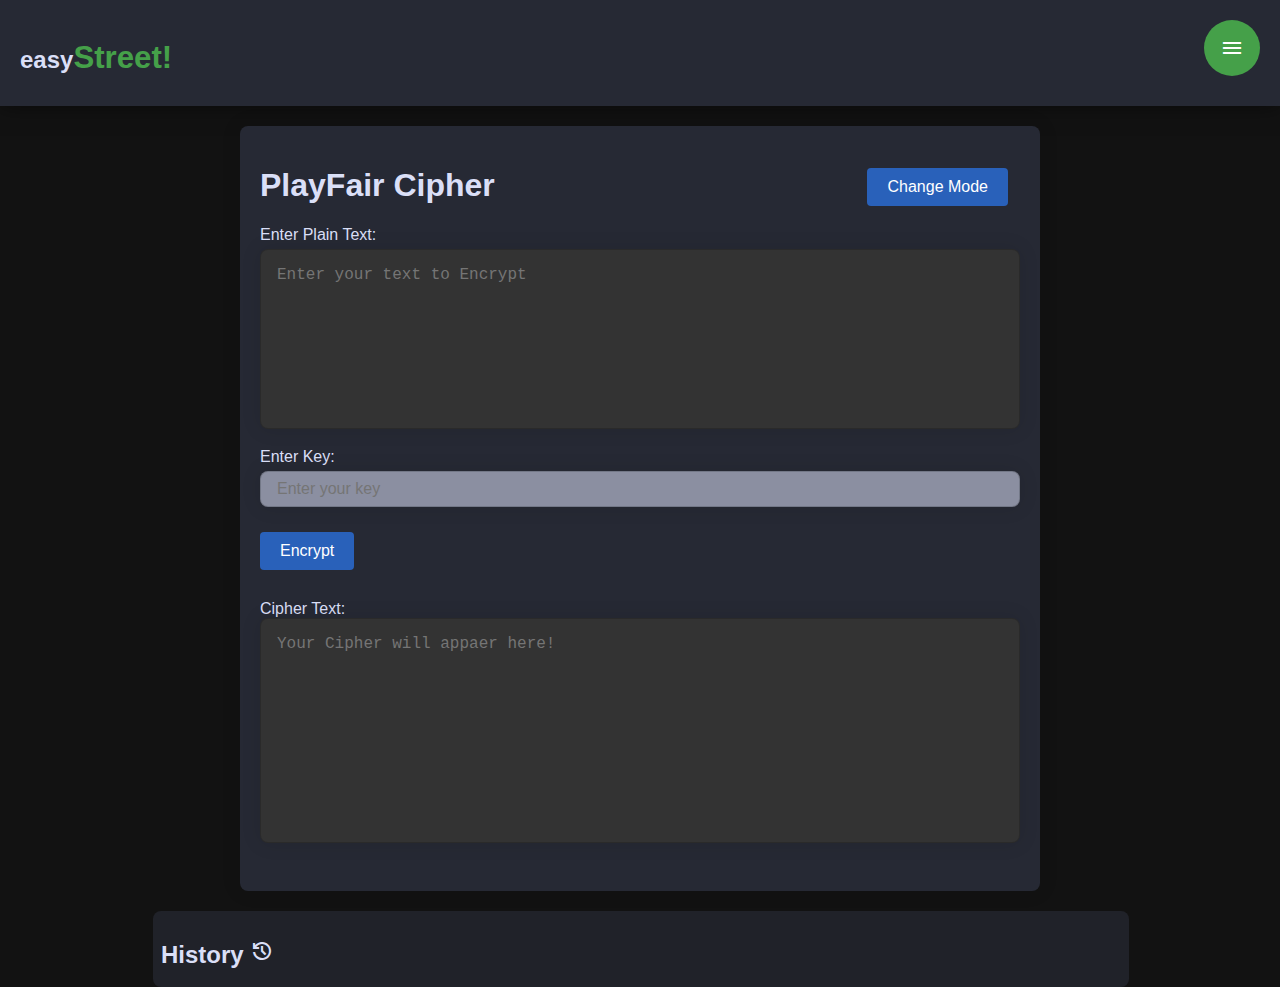
==== playfair.html @ 48ff1904 "Add files via upload" ====
<!DOCTYPE html>
<html lang="en">
<head>
    <meta charset="UTF-8">
    <meta name="viewport" content="width=device-width, initial-scale=1.0">

    <!-- icon link  -->
    <link rel="shortcut icon" href="easystreet-removebg-preview.png" type="image/x-icon">

    <!-- css link  -->
    <link rel="stylesheet" href="style.css">
    <title>playfair/Cryptography</title>



    <!-- google font   -->
    <link rel="stylesheet" href="https://fonts.googleapis.com/css2?family=Material+Symbols+Outlined:opsz,wght,FILL,GRAD@20..48,100..700,0..1,-50..200" />
</head>
<body>

    <input type="radio" name="menuIcon" id="checked">
    <input type="radio" name="menuIcon" id="close">


    <header>
        <nav>
             <h2>easy<span class="colored">Street!</span> </h2>
            <ul>
                <li><a href="index.html">caesarCipher</a></li>
                <li><a href="#"  id="currentLink">playfairCipher</a></li>
                <li><a href="vigenere.html">vigenereCipher</a></li>
            </ul>

            <label for="checked">
                <span class="material-symbols-outlined">
                    menu
                </span>
            </label>
        </nav>

        <div class="menuItems">
        
            <div class="topSide">
        
                <h2>MENU</h2>
                <label for="close">
                    <span class="material-symbols-outlined">
                        close
                    </span>
        
                </label>
            </div>
        
        
            <ul>
                <li><a href="#" id="currentLink">caesarCipher</a></li>
                <li><a href="playfair.html">playfairCipher</a></li>
                <li><a href="vigenere.html">vigenereCipher</a></li>
                <li><a href="#history">history</a></li>
            </ul>
        </div>
    </header>
    <main class="main">
        <div class="container" id="container1">
            <div id="caesarCipherSection" class="main-content">
                <h1>PlayFair Cipher</h1>
                <div class="chooseMode">
                   <button title="Change mode" onclick="changeModeDe()">Change Mode</button>                 
                </div>
                <div class="input-container">
                    <label for="plainText" class="lable1">Enter Plain Text:</label>
                    <textarea type="text" name="" id="plainText" cols="30" rows="10" placeholder="Enter your text to Encrypt" ></textarea>
                  <!-- //  <input  id="" required> -->
                </div>
                <div class="input-container">
                    <label for="key" class="lable1">Enter Key:</label>
                    <input type="text" id="key" placeholder="Enter your key" required>
                </div>
                <button onclick="encrypted()">Encrypt</button>
                <div class="result-container">
                    <label for="cipherText">Cipher Text:</label>
                    <textarea id="cipherText" placeholder="Your Cipher will appaer here!"></textarea>
                </div>
            </div>
            
        </div>
        <aside class="history-container">
               <div class="historyTitle">
                <h2>History <span class="material-symbols-outlined">
                history
                </span></h2>
                <button onclick="clearhistory()" id="clearCipherHistory">Clear</button>
            </div> 
                <ul id="historyList"></ul>
        </aside>

    </main>    
    <script src="playfair.js"></script>
</body>
</html>
---- style.css ----
body {
    font-family: 'Arial', sans-serif;
    background-color: #121212; 
    margin: 0;
    padding: 0;
}

/* //navigation   */
/* Add the following styles to handle navigation */

header {
    background-color: #262934;
    color: #fff;
    padding: 20px;
    text-align: center;
    box-shadow: 0 0 20px rgba(0, 0, 0, 0.5);

    
}
nav{
    display: flex;
    justify-content: space-between;
}
.colored{ 
    color: #45a049;
    font-size: 1.3em;
}


nav ul {
    list-style: none;
    margin: 0;
    padding: 0;
}

nav li {
    display: inline-block;
    margin-right: 20px;
    /* background-color: #ddd; */
    margin-bottom: 8px;
    padding: 8px;
    /* border: 1px solid #ddd; */
    border-radius: 4px;
}
ul li:hover a{
 text-decoration: underline;
 transition: all 0.8s ease;
}
a {
    text-decoration: none;
    color: #dadff7;
    font-weight: bold;
    font-size: 1.5em;
    transition: color 0.3s ease-in-out;
    /* text-transform: uppercase; */
     font-family: 'Arial', sans-serif;
}
#currentLink{
    color: #45a049;
    text-decoration: underline 5px ;
    transition: all 0.8s ease;
}

/* Hide other sections by default */
.hidden-section {
    display: none;
}
.main{
    display: flex;
    flex-direction: row-reverse;
    justify-content: center;
    align-content: center;
    
}


.container {
    width: 80%;
    display: flex;
    flex-direction: column;
    max-width: 800px;
    margin: 20px auto;
    background-color: #262934;
    border-radius: 8px;
    box-shadow: 0 0 20px rgba(0, 0, 0, 0.1);
    height: 85vh;
    overflow: hidden;
    position: relative;
    color: #dadff7;
    font-family: 'Arial', sans-serif;
}


.main-content {
    padding: 20px;
}

.input-container {
    margin-bottom: 15px;
}

.lable1 {
    display: block;
    margin-bottom: 5px;
}

input {
    width: 100%;
    padding: 8px;
    box-sizing: border-box;
    font-size: 1em;
    outline: none;
    border-radius: 0.5em;
    border: none;
    box-shadow: 0 0 20px rgba(0, 0, 0, 0.1);
    padding-left: 1em;
    border: 1px solid #0000002a;
    background-color:  #dadff790;
    color: #ffffff;
}

/* input[type="text"]{
    height: 20vh;
} */
/* input:required{
    border-bottom: 1px solid #f00;
} */

button {
    background-color: #2961BA;
    color: #fff;
    border: none;
    padding: 10px 20px;
    text-align: center;
    text-decoration: none;
    display: inline-block;
    font-size: 16px;
    margin: 10px 0;
    cursor: pointer;
    border-radius: 4px;
    
}

button:hover {
    background-color: #45a049;
}

.result-container {
    margin-top: 20px;
}


textarea {
    width: 100%;
    height: 25vh;
    /* padding: 8px; */
    box-sizing: border-box;
    resize: none;
    overflow: scroll;
    font-size: 1em;
    outline: none;
    border-radius: 0.5em;
    border: 1px solid #0000002a;
    box-shadow: 0 0 20px rgba(0, 0, 0, 0.1);
    padding: 1em;
    background-color: #333;
    color: #9ac6ff;
    font-family: 'Courier New', Courier, monospace;

}
textarea:focus, input:focus{
    border:1px solid #45a049;

}
#plainText{
    height: 20vh;
    overflow: scroll;
}
#plainText:required{
    border: #45a049;
}
#historyList{
    overflow-wrap: break-word;
}
.history-container {
    background-color: #202229;
    padding: 2px;
    border-radius: 0 0 8px 8px;
    width: 25vw;
    margin-left: 2px;
    max-height: 90vh;
    overflow: scroll;
}
.historyTitle{
    position: sticky;
    top: 0;
    z-index: 1000;
   background-color: #202229;
    
}
#clearCipherHistory{
    display: none;
    transition: all 0.5s;
}
h2 {
    color: #dadff7;
    margin-bottom: 10px;
}

.history-container ul {
    list-style: none;
    padding: 0;
    margin: 0;
}

.history-container li {
    margin-bottom: 8px;
    padding: 8px;
    border: 1px solid #ddd;
    border-radius: 4px;
    border: none;
    border-top: 1px solid #9ac6ff;
    color: #fff;
}

.history-container li:hover {
    background-color: #9ac6ff56;
}


/* cipherTexrOut */
.cipherTexrOut{
    color: #3383ec;
}
.cipherTexrOut, .plainTextOut{
  font-family: 'Courier New', Courier, monospace;  
  font-size: 1em;
  display: inline;
}

.chooseMode{
    display: flex;
    flex-direction: row;
    position: absolute;
    right: 2em;
    top: 2em;

}

.menuItems{
    background-color: #202229;
    padding: 2px;
    border-radius: 0 0 8px 8px;
    width: 25vw;
    margin-left: 2px;
    height: 100vh;
    max-height: 90vh;
    overflow: scroll;
    position: fixed;
    top: 0;
    right: -40vw;
    z-index: 100000;
    transition: right 0.3s ease;
}

#checked, #close{
    display: none;
}

#checked:checked ~header .menuItems{
    right: 0;
    transition: all 0.3s ease;
}
.menuItems ul li{
    list-style: none;
    margin-bottom: 8px;
    padding: 8px;
    border-radius: 4px;
}
.menuItems .topSide{
    display: flex;
    justify-content: space-around;
    align-items: center;
    gap: 15em;
}

header label{
    background-color: #45a049;
    padding: 0.5em;
    width: 40px;
    height: 40px;
    border-radius: 50%;
    text-align: center;
    display: flex;
    justify-content: center;
    align-items: center;
}
header label:hover{
    background-color: #2961BA;
    transition: all 0.3s ease;
}

header label:active{
    background-color: #45a049;
    transition: all 0.3s ease;
}

@media screen and (max-width:1280px) {
    .main{
        display: flex;
        flex-direction: column; 
        justify-content: center;     
        align-items: center;  
    }
    .history-container {
        padding: 0.5em;
        border-radius:0.5em;
        width: 75vw;
        max-height: 90vh;
    }
    nav ul {
        display: none;
    }
    .menuItems{
        width: 80vw;
        right: -100vw;
        height: 100vh;
    }


}
/* 
//@media only screen and (max-width: 768px) */
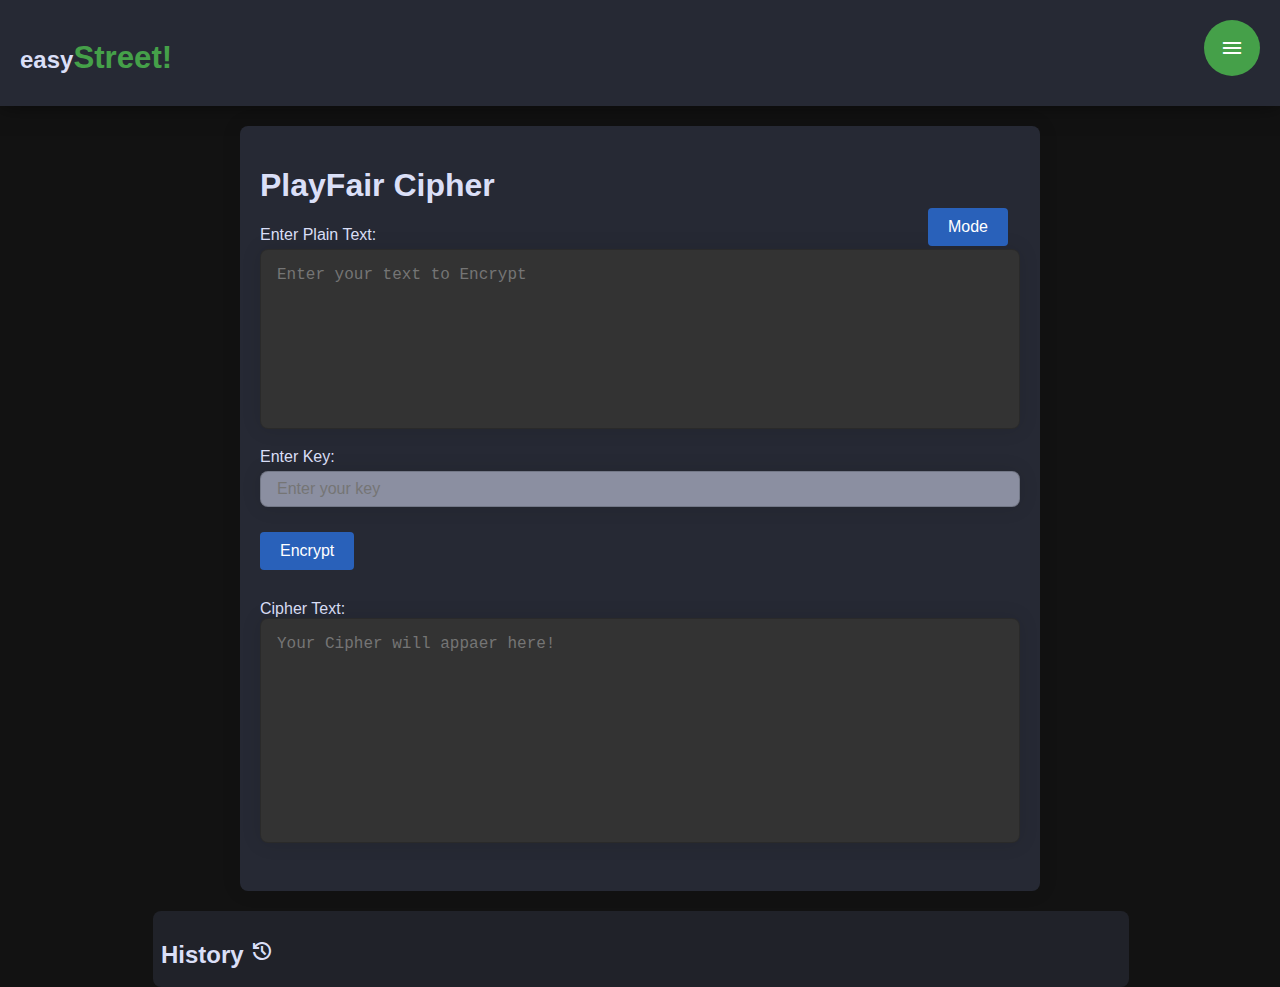
==== commit 8b71e93e: "change mode to mode" ====
--- a/playfair.html
+++ b/playfair.html
@@ -65,7 +65,7 @@
             <div id="caesarCipherSection" class="main-content">
                 <h1>PlayFair Cipher</h1>
                 <div class="chooseMode">
-                   <button title="Change mode" onclick="changeModeDe()">Change Mode</button>                 
+                   <button title="Change mode" onclick="changeModeDe()">Mode</button>                 
                 </div>
                 <div class="input-container">
                     <label for="plainText" class="lable1">Enter Plain Text:</label>
--- a/style.css
+++ b/style.css
@@ -326,6 +326,16 @@
         right: -100vw;
         height: 100vh;
     }
+    
+    .chooseMode{
+        display: flex;
+        flex-direction: row;
+        position: absolute;
+        right: 2em;
+        top: 4.5em;
+
+    }
+    
 
 
 }
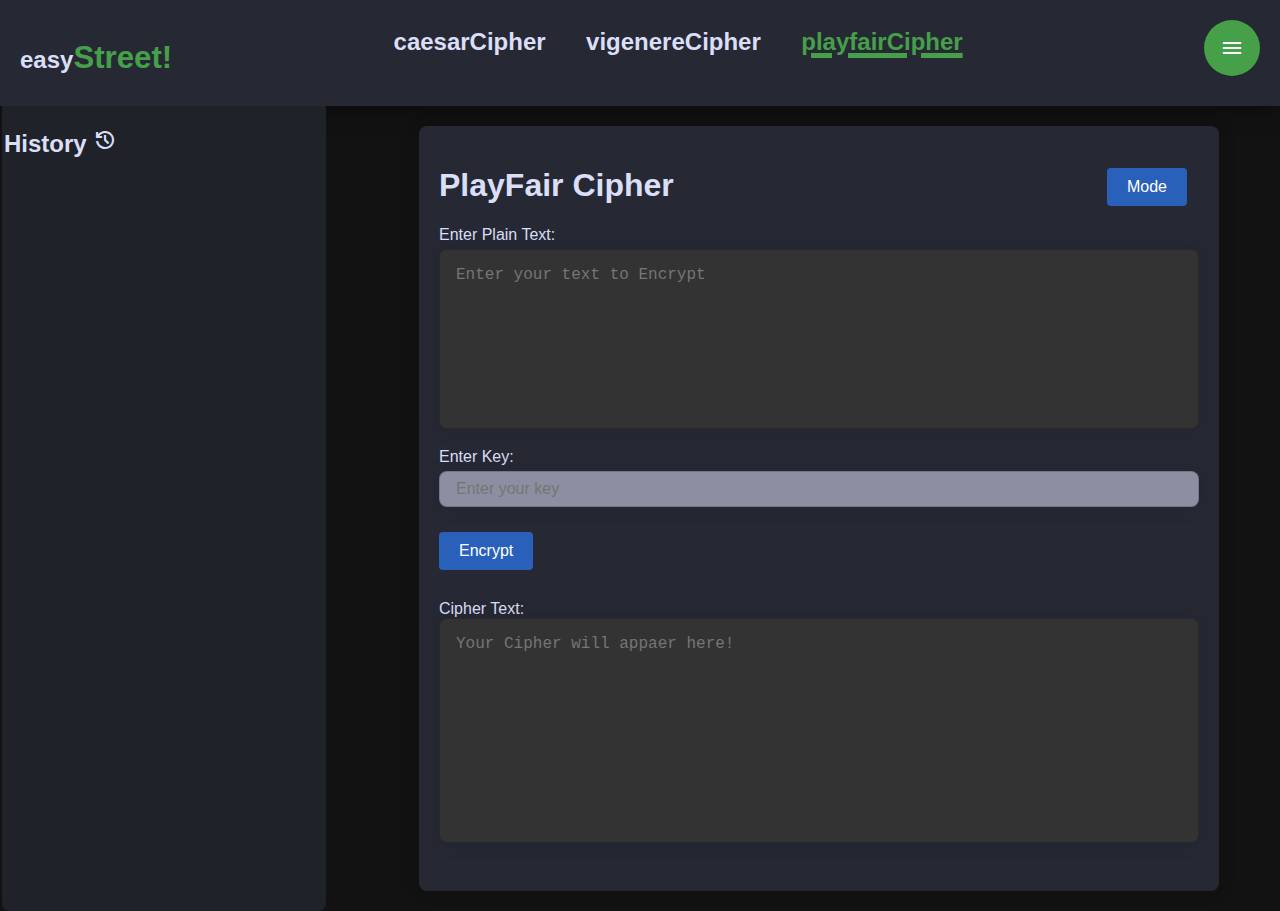
==== commit 9ca592ae: "vigToplay" ====
--- a/playfair.html
+++ b/playfair.html
@@ -27,8 +27,9 @@
              <h2>easy<span class="colored">Street!</span> </h2>
             <ul>
                 <li><a href="index.html">caesarCipher</a></li>
-                <li><a href="#"  id="currentLink">playfairCipher</a></li>
                 <li><a href="vigenere.html">vigenereCipher</a></li>
+                <li><a href="playfair.html" id="currentLink">playfairCipher</a></li>
+                
             </ul>
 
             <label for="checked">
@@ -53,9 +54,10 @@
         
         
             <ul>
-                <li><a href="#" id="currentLink">caesarCipher</a></li>
-                <li><a href="playfair.html">playfairCipher</a></li>
-                <li><a href="vigenere.html">vigenereCipher</a></li>
+                <li><a href="index.html">caesarCipher</a></li>
+                 <li><a href="vigenere.html">vigenereCipher</a></li>
+                <li><a href="playfair.html" #currentLink1>playfairCipher</a></li>
+               
                 <li><a href="#history">history</a></li>
             </ul>
         </div>
--- a/style.css
+++ b/style.css
@@ -61,6 +61,12 @@
     transition: all 0.8s ease;
 }
 
+#currentLink1{
+    color: #45a049;
+    text-decoration: underline 5px ;
+    transition: all 0.8s ease;
+}
+
 /* Hide other sections by default */
 .hidden-section {
     display: none;
@@ -70,6 +76,8 @@
     flex-direction: row-reverse;
     justify-content: center;
     align-content: center;
+    gap: 2em;
+    
     
 }
 
@@ -305,24 +313,33 @@
     transition: all 0.3s ease;
 }
 
-@media screen and (max-width:1280px) {
+@media screen and (max-width:900px) {
     .main{
         display: flex;
         flex-direction: column; 
         justify-content: center;     
         align-items: center;  
     }
+    .container {
+    width: 90%;
+    margin-left: 5px;
+    margin-right: 5px;
+    margin-bottom: 5px;
+    }
     .history-container {
         padding: 0.5em;
         border-radius:0.5em;
-        width: 75vw;
+        width: 85vw;
         max-height: 90vh;
-    }
+        /* margin-left: 5px;
+        margin-right: 5px; */
+        margin-bottom: 3em;
+}
     nav ul {
         display: none;
     }
     .menuItems{
-        width: 80vw;
+        width: 85vw;
         right: -100vw;
         height: 100vh;
     }
@@ -339,5 +356,14 @@
 
 
 }
+
+
+@media screen and (max-width:780px) {
+      .menuItems{
+        width: 100vw;
+        right: -100vw;
+        height: 100vh;
+    }
+}
 /* 
 //@media only screen and (max-width: 768px) */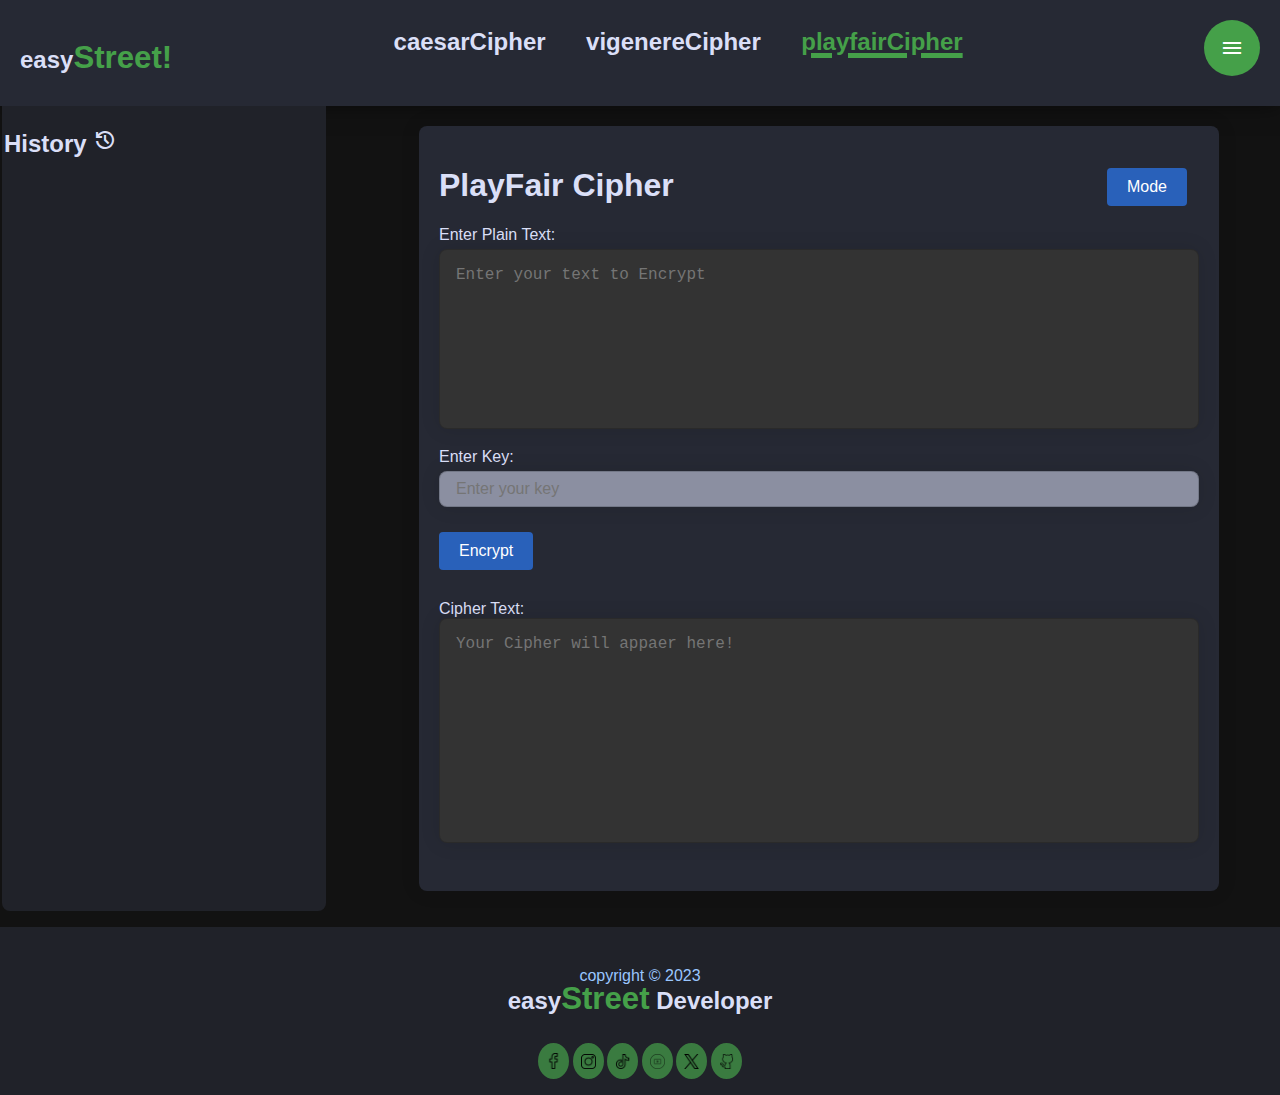
==== commit 05174478: "finalFooter" ====
--- a/playfair.html
+++ b/playfair.html
@@ -28,7 +28,7 @@
             <ul>
                 <li><a href="index.html">caesarCipher</a></li>
                 <li><a href="vigenere.html">vigenereCipher</a></li>
-                <li><a href="playfair.html" id="currentLink">playfairCipher</a></li>
+                <li><a href="playfair.html" class="currentLink">playfairCipher</a></li>
                 
             </ul>
 
@@ -56,7 +56,7 @@
             <ul>
                 <li><a href="index.html">caesarCipher</a></li>
                  <li><a href="vigenere.html">vigenereCipher</a></li>
-                <li><a href="playfair.html" #currentLink1>playfairCipher</a></li>
+                <li><a href="playfair.html" class="currentLink">playfairCipher</a></li>
                
                 <li><a href="#history">history</a></li>
             </ul>
@@ -97,6 +97,35 @@
         </aside>
 
     </main>    
+
+    <!-- footer here!!  -->
+<footer class="footer">
+    <div class="inner">
+        <p class="copyright">copyright &copy; 2023</p>
+        <h2>easy<span class="colored">Street</span> Developer</h2>
+        
+            <div class="iconBox">
+                <!-- facebook  -->
+                <a href="https://www.facebook.com/profile.php?id=100095338817546"><img src="facebook(1).png" alt=""></a>
+            
+                <!-- instagram  -->
+                <a href="https://www.instagram.com/easystreet2303/"><img src="instagram.png" alt=""></a>
+            
+                <!-- tiktok  -->
+                <a href="https://www.tiktok.com/@henrylee_hd"><img src="tik-tok.png" alt=""></a>
+            
+                <!-- youtube -->
+                <a href="https://www.youtube.com/channel/UCYh2FkcoTc0fuJaba5Ysu2Q"><img src="youtube.png" alt=""></a>
+            
+                <!-- ex -->
+                <a href="https://twitter.com/Henrylee_hd"><img src="twitter.png" alt=""></a>
+            
+                <!-- github  -->
+                <a href="https://github.com/Henryle-hd/"><img src="github.png" alt=""></a>
+            </div>
+       
+    </div>
+</footer>
     <script src="playfair.js"></script>
 </body>
 </html>
--- a/style.css
+++ b/style.css
@@ -55,17 +55,17 @@
     /* text-transform: uppercase; */
      font-family: 'Arial', sans-serif;
 }
-#currentLink{
+.currentLink{
     color: #45a049;
     text-decoration: underline 5px ;
     transition: all 0.8s ease;
 }
 
-#currentLink1{
+/* #currentLink1{
     color: #45a049;
     text-decoration: underline 5px ;
     transition: all 0.8s ease;
-}
+} */
 
 /* Hide other sections by default */
 .hidden-section {
@@ -313,6 +313,50 @@
     transition: all 0.3s ease;
 }
 
+.footer{
+    background-color: #202229;
+    position: relative;
+    bottom: -1em;
+    display: flex;
+    justify-content: center;
+    align-items: center;
+}
+.inner{
+width: 85vw;
+}
+
+footer h2{
+    text-align: center;
+}
+footer .copyright{
+    text-align: center;
+    color: #9ac6ff;
+    position: relative;
+    bottom: -1.5em;
+}
+.iconBox{
+    padding: 1em 0;
+    display: flex;
+    justify-content: center;
+    align-items: center;
+    gap: .2em;
+}
+
+footer a{
+    width: 2%;
+    height: 3vh;
+    background-color: #45a049b4;
+    padding: .2em;
+    border-radius: 50%;
+    display: flex;
+    justify-content: center;
+    align-items: center;
+}
+.iconBox img{
+    width: 70%;
+    max-width: 80%;
+}
+
 @media screen and (max-width:900px) {
     .main{
         display: flex;
@@ -352,6 +396,10 @@
         top: 4.5em;
 
     }
+    footer a{
+    width: 3%;
+    height: 3vh;
+}
     
 
 
@@ -364,6 +412,13 @@
         right: -100vw;
         height: 100vh;
     }
+        footer a{
+    width: 4%;
+    height: 2.4vh;
+}
+footer a{
+    padding: .1em;
+}
 }
 /* 
 //@media only screen and (max-width: 768px) */